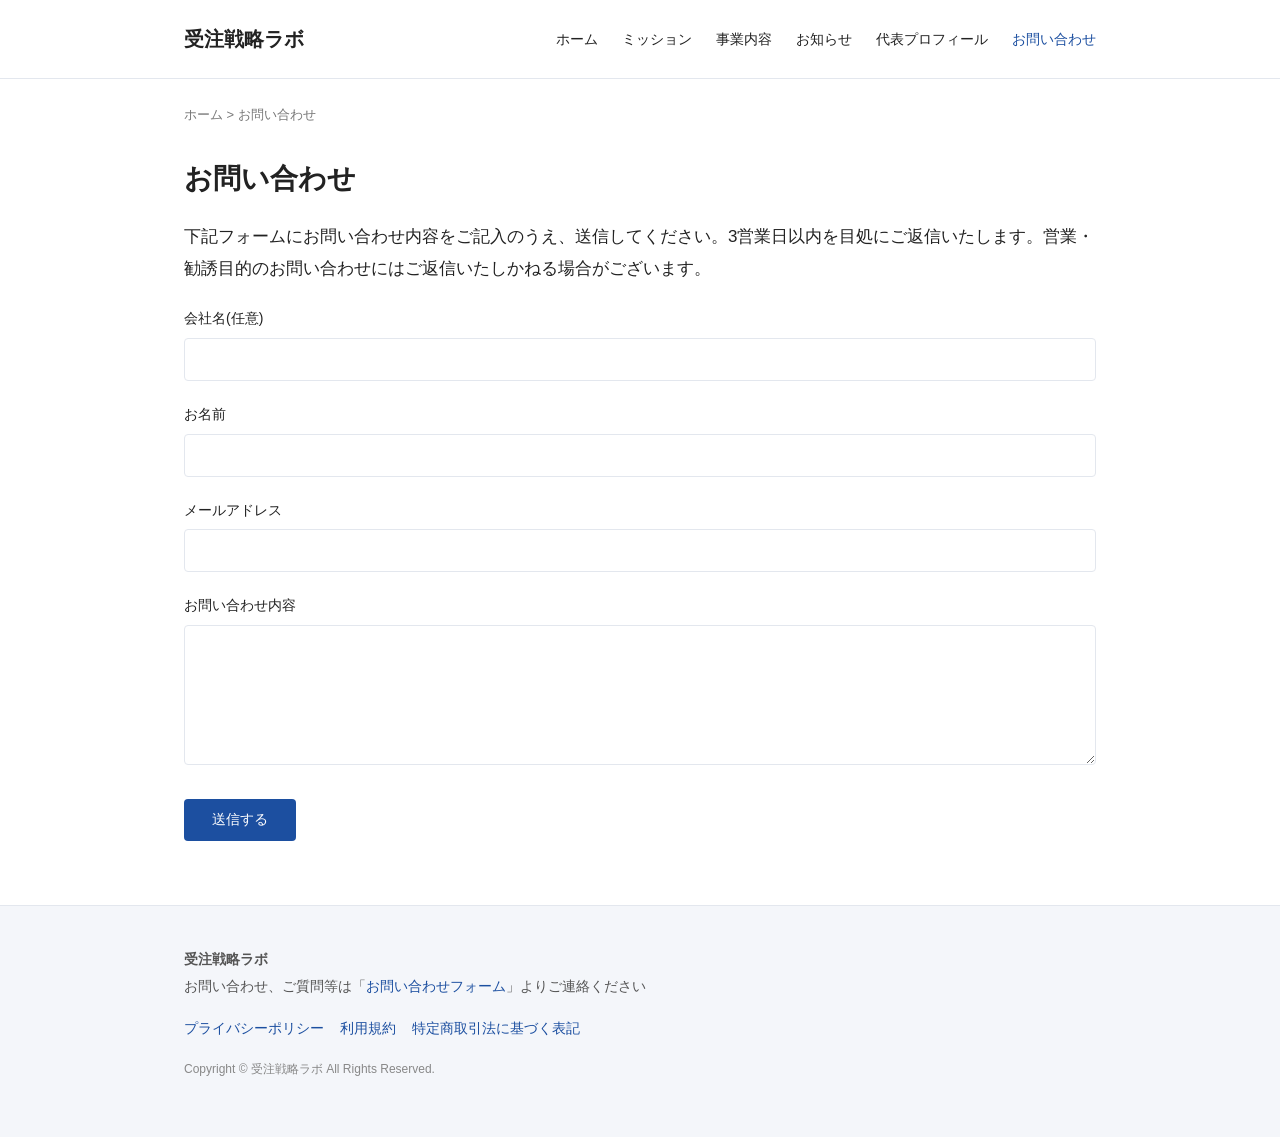
==== contact.html @ 92c790e2 "受注戦略ラボ HPを初回コミット Univerpay加盟店審査用の企業サイト（9ページ構成）。design.md/plan.mdは内部資料のため除外。  Co-Authored-By: Claude " ====
<!DOCTYPE html>
<html lang="ja">
<head>
<meta charset="UTF-8">
<meta name="viewport" content="width=device-width, initial-scale=1">
<title>お問い合わせ｜受注戦略ラボ</title>
<meta name="description" content="受注戦略ラボへのお問い合わせはこちらのフォームからご連絡ください。">
<link rel="stylesheet" href="style.css">
</head>
<body>

<header class="site-header">
  <div class="container">
    <div class="logo">受注戦略ラボ</div>
    <nav class="main-nav">
      <ul>
        <li><a href="index.html">ホーム</a></li>
        <li><a href="mission.html">ミッション</a></li>
        <li><a href="service.html">事業内容</a></li>
        <li><a href="news.html">お知らせ</a></li>
        <li><a href="profile.html">代表プロフィール</a></li>
        <li><a href="contact.html" class="active">お問い合わせ</a></li>
      </ul>
    </nav>
  </div>
</header>

<main>
  <div class="container">
    <p class="breadcrumb"><a href="index.html">ホーム</a> &gt; お問い合わせ</p>

    <h1>お問い合わせ</h1>
    <p class="lead">下記フォームにお問い合わせ内容をご記入のうえ、送信してください。3営業日以内を目処にご返信いたします。営業・勧誘目的のお問い合わせにはご返信いたしかねる場合がございます。</p>

    <form class="contact-form" action="mailto:sarujie77@gmail.com" method="post" enctype="text/plain">
      <label for="company">会社名(任意)</label>
      <input type="text" id="company" name="company">

      <label for="name">お名前</label>
      <input type="text" id="name" name="name" required>

      <label for="email">メールアドレス</label>
      <input type="email" id="email" name="email" required>

      <label for="message">お問い合わせ内容</label>
      <textarea id="message" name="message" required></textarea>

      <p style="margin-top:24px;">
        <button type="submit" class="btn" style="border:none;cursor:pointer;">送信する</button>
      </p>
    </form>
  </div>
</main>

<footer class="site-footer">
  <div class="container">
    <strong>受注戦略ラボ</strong>
    <p>お問い合わせ、ご質問等は「<a href="contact.html">お問い合わせフォーム</a>」よりご連絡ください</p>
    <ul class="footer-links">
      <li><a href="privacy.html">プライバシーポリシー</a></li>
      <li><a href="terms.html">利用規約</a></li>
      <li><a href="law.html">特定商取引法に基づく表記</a></li>
    </ul>
    <p class="copyright">Copyright &copy; 受注戦略ラボ All Rights Reserved.</p>
  </div>
</footer>

</body>
</html>
---- style.css ----
:root {
  --bg: #ffffff;
  --text: #222222;
  --accent: #1c4fa0;
  --sub-bg: #f4f6fa;
  --border: #e3e7ee;
  --max-width: 960px;
}

* { box-sizing: border-box; }

body {
  margin: 0;
  font-family: "Noto Sans JP", "Hiragino Sans", "Yu Gothic", sans-serif;
  color: var(--text);
  background: var(--bg);
  line-height: 1.9;
  font-size: 16px;
  overflow-wrap: break-word;
  word-break: normal;
}

img { max-width: 100%; display: block; }
a { color: var(--accent); text-decoration: none; }
a:hover { text-decoration: underline; }

.container {
  max-width: var(--max-width);
  margin: 0 auto;
  padding: 0 24px;
}

.site-header {
  border-bottom: 1px solid var(--border);
  padding: 20px 0;
}

.site-header .container {
  display: flex;
  justify-content: space-between;
  align-items: center;
  flex-wrap: wrap;
  gap: 16px;
}

.logo {
  font-size: 20px;
  font-weight: 700;
  color: var(--text);
}

.main-nav ul {
  list-style: none;
  display: flex;
  flex-wrap: wrap;
  gap: 24px;
  margin: 0;
  padding: 0;
}

.main-nav a {
  color: var(--text);
  font-size: 14px;
}

.main-nav a:hover,
.main-nav a.active {
  color: var(--accent);
}

main {
  min-height: 60vh;
}

.site-footer {
  margin-top: 64px;
  border-top: 1px solid var(--border);
  padding: 40px 0;
  background: var(--sub-bg);
  font-size: 14px;
  color: #555;
}

.footer-links {
  list-style: none;
  display: flex;
  flex-wrap: wrap;
  gap: 16px;
  padding: 0;
  margin: 16px 0;
}

.copyright { margin-top: 16px; font-size: 12px; color: #888; }

h1 { font-size: 28px; margin: 0 0 16px; }
h2 { font-size: 22px; margin: 48px 0 16px; }
h3 { font-size: 18px; margin: 32px 0 12px; }
p { margin: 0 0 16px; }

.breadcrumb {
  font-size: 13px;
  color: #777;
  margin: 24px 0;
}

.breadcrumb a { color: #777; }

.hero {
  background: linear-gradient(135deg, var(--accent), #123a7a);
  color: #fff;
  padding: 80px 0;
  text-align: center;
}

.hero h1 { font-size: 32px; color: #fff; }
.hero p { font-size: 16px; color: #eef2fa; max-width: 560px; margin: 0 auto 28px; }

.card-grid {
  display: grid;
  grid-template-columns: repeat(auto-fit, minmax(260px, 1fr));
  gap: 24px;
  margin: 32px 0;
}

.card {
  border: 1px solid var(--border);
  border-radius: 8px;
  padding: 24px;
  background: var(--sub-bg);
}

.card h3 { margin-top: 0; }
.card .meta { font-size: 13px; color: #888; margin-bottom: 12px; }

.btn {
  display: inline-block;
  background: var(--accent);
  color: #fff;
  padding: 12px 28px;
  border-radius: 4px;
  font-size: 14px;
}
.btn:hover { opacity: 0.9; text-decoration: none; }

.section {
  padding: 24px 0;
}

.lead {
  font-size: 17px;
}

blockquote.catch {
  border: none;
  margin: 32px 0;
  padding: 0;
  font-size: 22px;
  font-weight: 700;
  line-height: 1.7;
  color: var(--accent);
}

table.law-table {
  width: 100%;
  border-collapse: collapse;
  margin: 24px 0;
}
table.law-table th, table.law-table td {
  border: 1px solid var(--border);
  padding: 14px;
  text-align: left;
  font-size: 14px;
  vertical-align: top;
}
table.law-table th {
  background: var(--sub-bg);
  width: 220px;
  white-space: nowrap;
}

.contact-form label {
  display: block;
  font-size: 14px;
  margin: 20px 0 6px;
}
.contact-form input, .contact-form textarea {
  width: 100%;
  padding: 12px;
  border: 1px solid var(--border);
  border-radius: 4px;
  font-size: 15px;
  font-family: inherit;
}
.contact-form textarea { min-height: 140px; }

.legal-body h2 { font-size: 17px; margin: 32px 0 12px; }
.legal-body p { font-size: 15px; }

@media (max-width: 600px) {
  .site-header .container { flex-direction: column; align-items: flex-start; }
  .main-nav ul { gap: 12px 20px; }
  .hero { padding: 56px 0; }
  .hero h1 { font-size: 24px; }
  table.law-table, table.law-table tbody, table.law-table tr, table.law-table th, table.law-table td {
    display: block;
    width: 100%;
  }
  table.law-table th { border-bottom: none; padding-bottom: 4px; }
  table.law-table td { padding-top: 4px; margin-bottom: 12px; }
}
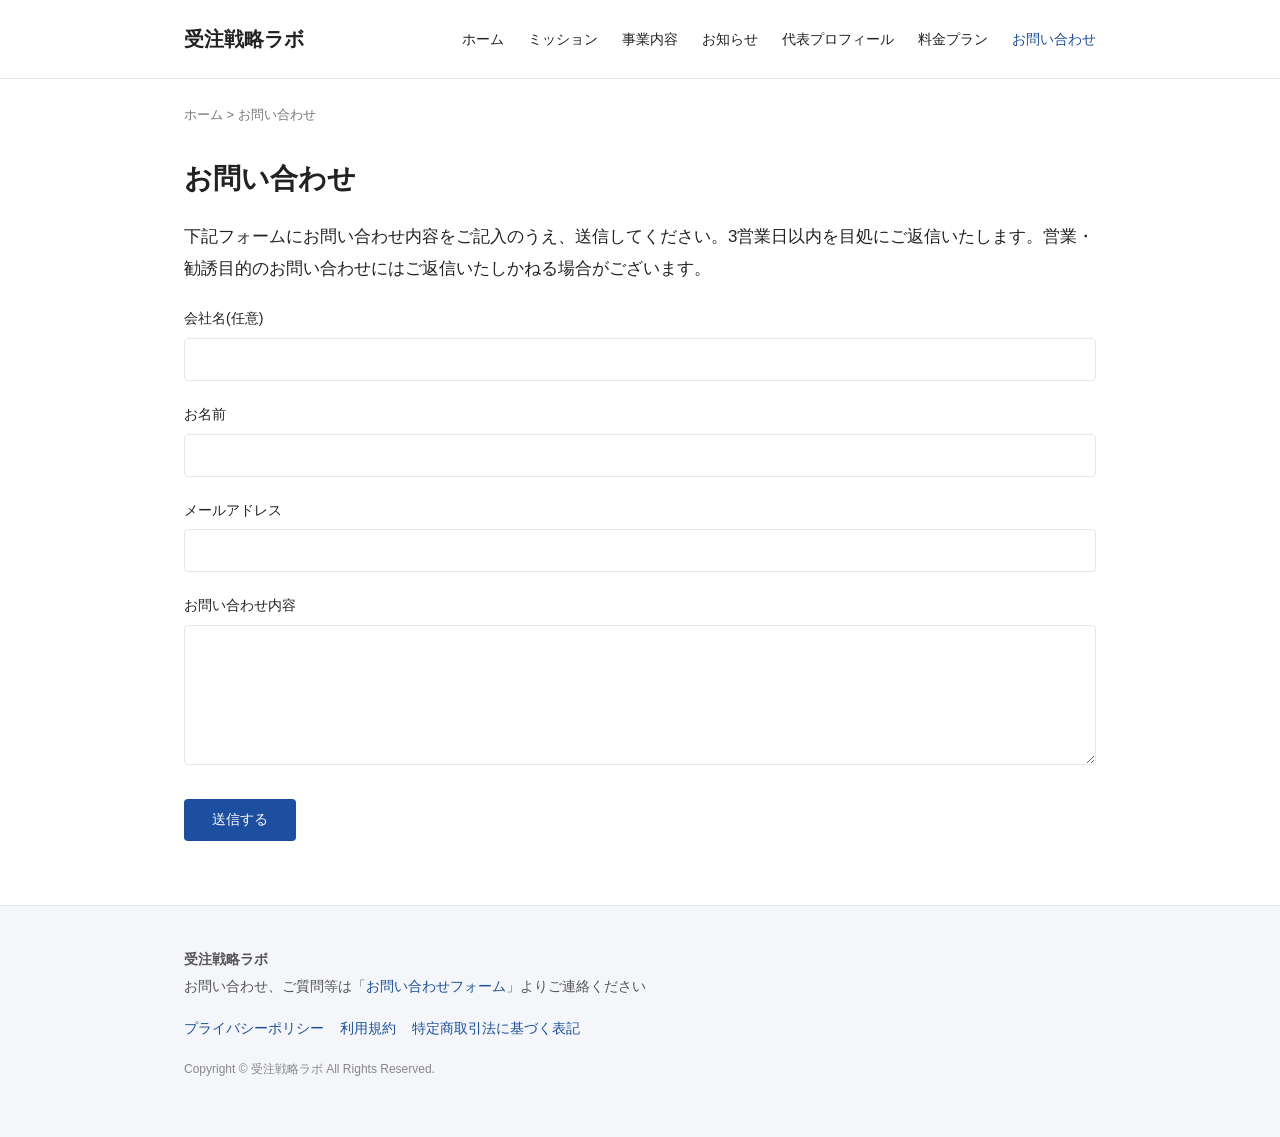
==== commit 64a2bf27: "料金プラン比較表・決済ページ追加と事業者向け表記・所在地の反映 - 4プラン（スタンダード/アドバンス/プレミアム/エグゼクティブ）のマトリクス比較表 plans.html を新設 - 各プランの申込" ====
--- a/contact.html
+++ b/contact.html
@@ -19,6 +19,7 @@
         <li><a href="service.html">事業内容</a></li>
         <li><a href="news.html">お知らせ</a></li>
         <li><a href="profile.html">代表プロフィール</a></li>
+        <li><a href="plans.html">料金プラン</a></li>
         <li><a href="contact.html" class="active">お問い合わせ</a></li>
       </ul>
     </nav>
--- a/style.css
+++ b/style.css
@@ -196,11 +196,276 @@
 .legal-body h2 { font-size: 17px; margin: 32px 0 12px; }
 .legal-body p { font-size: 15px; }
 
+.notice-box {
+  background: var(--sub-bg);
+  border: 1px solid var(--border);
+  border-radius: 8px;
+  padding: 20px 24px;
+  font-size: 15px;
+  margin: 24px 0 32px;
+}
+.notice-box p:last-child { margin-bottom: 0; }
+
+.plan-grid {
+  display: grid;
+  grid-template-columns: repeat(auto-fit, minmax(230px, 1fr));
+  gap: 20px;
+  margin: 32px 0;
+}
+
+.plan-card {
+  border: 1px solid var(--border);
+  border-radius: 8px;
+  padding: 24px;
+  background: #fff;
+  display: flex;
+  flex-direction: column;
+}
+.plan-card.plan-highlight {
+  border: 2px solid var(--accent);
+}
+
+.plan-name {
+  font-size: 18px;
+  font-weight: 700;
+  margin-bottom: 4px;
+}
+
+.plan-badge {
+  display: inline-block;
+  font-size: 12px;
+  background: var(--accent);
+  color: #fff;
+  padding: 2px 10px;
+  border-radius: 999px;
+  margin-bottom: 12px;
+}
+
+.plan-price {
+  font-size: 26px;
+  font-weight: 700;
+  color: var(--accent);
+  margin: 8px 0 2px;
+}
+.plan-price .unit { font-size: 13px; font-weight: 400; color: var(--text); }
+
+.plan-period {
+  font-size: 13px;
+  color: #666;
+  margin-bottom: 16px;
+}
+
+.plan-list {
+  font-size: 14px;
+  padding-left: 18px;
+  margin: 0 0 20px;
+  flex-grow: 1;
+}
+.plan-list li { margin-bottom: 8px; }
+
+.plan-card .btn {
+  text-align: center;
+}
+
+.scroll-hint {
+  display: none;
+  font-size: 12px;
+  color: #777;
+  margin: 24px 0 -20px;
+}
+
+.plan-matrix-wrap {
+  overflow-x: auto;
+  margin: 32px 0 12px;
+  -webkit-overflow-scrolling: touch;
+  border: 1px solid #b9c2ce;
+  border-radius: 8px;
+}
+
+table.plan-matrix {
+  --c-standard: #5b7593;
+  --c-advance: #2f7fc1;
+  --c-premium: #1c4fa0;
+  --c-executive: #1b2740;
+  --bg-standard: #f5f7fa;
+  --bg-advance: #edf5fc;
+  --bg-premium: #e4ecf9;
+  --bg-executive: #e9ebf1;
+  width: 100%;
+  min-width: 900px;
+  border-collapse: separate;
+  border-spacing: 0;
+  font-size: 14px;
+}
+
+table.plan-matrix th, table.plan-matrix td {
+  border-right: 1px solid #b9c2ce;
+  border-bottom: 1px solid #b9c2ce;
+  padding: 12px 10px;
+  text-align: center;
+  vertical-align: middle;
+  line-height: 1.6;
+}
+table.plan-matrix thead th:not(.row-label) {
+  border-right-color: rgba(255,255,255,0.45);
+}
+table.plan-matrix tr > *:last-child { border-right: none; }
+table.plan-matrix tbody tr:last-child > * { border-bottom: none; }
+
+table.plan-matrix .row-label {
+  text-align: left;
+  background: var(--sub-bg);
+  font-weight: 700;
+  white-space: normal;
+  width: 236px;
+  min-width: 236px;
+  max-width: 236px;
+  padding-left: 16px;
+  position: sticky;
+  left: 0;
+  z-index: 2;
+}
+table.plan-matrix .row-sub {
+  display: block;
+  font-size: 12px;
+  font-weight: 400;
+  color: #777;
+  line-height: 1.5;
+  margin-top: 2px;
+}
+
+table.plan-matrix th:not(.row-label),
+table.plan-matrix td:not(.row-label) {
+  min-width: 166px;
+}
+
+table.plan-matrix thead th {
+  color: #fff;
+  font-size: 14px;
+  font-weight: 700;
+  padding: 14px 10px;
+  white-space: nowrap;
+}
+table.plan-matrix thead th.row-label { background: var(--sub-bg); }
+table.plan-matrix thead th.col-standard { background: var(--c-standard); }
+table.plan-matrix thead th.col-advance { background: var(--c-advance); }
+table.plan-matrix thead th.col-premium { background: var(--c-premium); }
+table.plan-matrix thead th.col-executive { background: var(--c-executive); }
+
+table.plan-matrix thead .plan-badge {
+  display: block;
+  width: fit-content;
+  margin: 0 auto 6px;
+  background: #fff;
+  font-size: 11px;
+  padding: 1px 10px;
+}
+table.plan-matrix thead th.col-premium .plan-badge { color: var(--c-premium); }
+table.plan-matrix thead th.col-executive .plan-badge { color: var(--c-executive); }
+
+table.plan-matrix td.col-standard { background: var(--bg-standard); }
+table.plan-matrix td.col-advance { background: var(--bg-advance); }
+table.plan-matrix td.col-premium { background: var(--bg-premium); }
+table.plan-matrix td.col-executive { background: var(--bg-executive); }
+
+table.plan-matrix .price-row td {
+  font-size: 22px;
+  font-weight: 700;
+  padding: 16px 10px;
+}
+table.plan-matrix .price-row td.col-standard { color: var(--c-standard); }
+table.plan-matrix .price-row td.col-advance { color: var(--c-advance); }
+table.plan-matrix .price-row td.col-premium { color: var(--c-premium); }
+table.plan-matrix .price-row td.col-executive { color: var(--c-executive); }
+table.plan-matrix .price-row .price-unit {
+  display: block;
+  font-size: 12px;
+  font-weight: 400;
+  color: var(--text);
+}
+
+table.plan-matrix .mark-yes {
+  display: inline-flex;
+  width: 24px;
+  height: 24px;
+  border-radius: 50%;
+  align-items: center;
+  justify-content: center;
+  color: #fff;
+  font-size: 13px;
+  font-weight: 700;
+  line-height: 1;
+}
+table.plan-matrix td.col-standard .mark-yes { background: var(--c-standard); }
+table.plan-matrix td.col-advance .mark-yes { background: var(--c-advance); }
+table.plan-matrix td.col-premium .mark-yes { background: var(--c-premium); }
+table.plan-matrix td.col-executive .mark-yes { background: var(--c-executive); }
+
+table.plan-matrix .mark-no {
+  color: #aab2bf;
+  font-size: 20px;
+  font-weight: 700;
+  line-height: 1;
+}
+
+table.plan-matrix .cell-note {
+  display: block;
+  font-size: 12px;
+  color: #555;
+  margin-top: 4px;
+}
+
+table.plan-matrix .cell-strong {
+  font-weight: 700;
+}
+
+table.plan-matrix .apply-row td {
+  padding: 16px 10px;
+}
+table.plan-matrix .btn-sm {
+  padding: 9px 16px;
+  font-size: 13px;
+  white-space: nowrap;
+}
+table.plan-matrix td.col-standard .btn-sm { background: var(--c-standard); }
+table.plan-matrix td.col-advance .btn-sm { background: var(--c-advance); }
+table.plan-matrix td.col-premium .btn-sm { background: var(--c-premium); }
+table.plan-matrix td.col-executive .btn-sm { background: var(--c-executive); }
+
+.checkbox-field {
+  display: flex;
+  align-items: flex-start;
+  gap: 10px;
+  margin: 20px 0;
+  font-size: 14px;
+}
+.checkbox-field input[type="checkbox"] {
+  width: auto;
+  margin-top: 3px;
+  flex-shrink: 0;
+}
+
 @media (max-width: 600px) {
   .site-header .container { flex-direction: column; align-items: flex-start; }
   .main-nav ul { gap: 12px 20px; }
   .hero { padding: 56px 0; }
   .hero h1 { font-size: 24px; }
+  .scroll-hint { display: block; }
+  table.plan-matrix { min-width: 700px; }
+  table.plan-matrix .row-label {
+    width: 128px;
+    min-width: 128px;
+    max-width: 128px;
+    padding-left: 12px;
+    font-size: 13px;
+    line-height: 1.5;
+  }
+  table.plan-matrix .row-sub { font-size: 11px; }
+  table.plan-matrix .row-sub br { display: none; }
+  table.plan-matrix th:not(.row-label),
+  table.plan-matrix td:not(.row-label) { min-width: 143px; }
+  table.plan-matrix thead th { font-size: 13px; }
+  table.plan-matrix .price-row td { font-size: 19px; }
   table.law-table, table.law-table tbody, table.law-table tr, table.law-table th, table.law-table td {
     display: block;
     width: 100%;
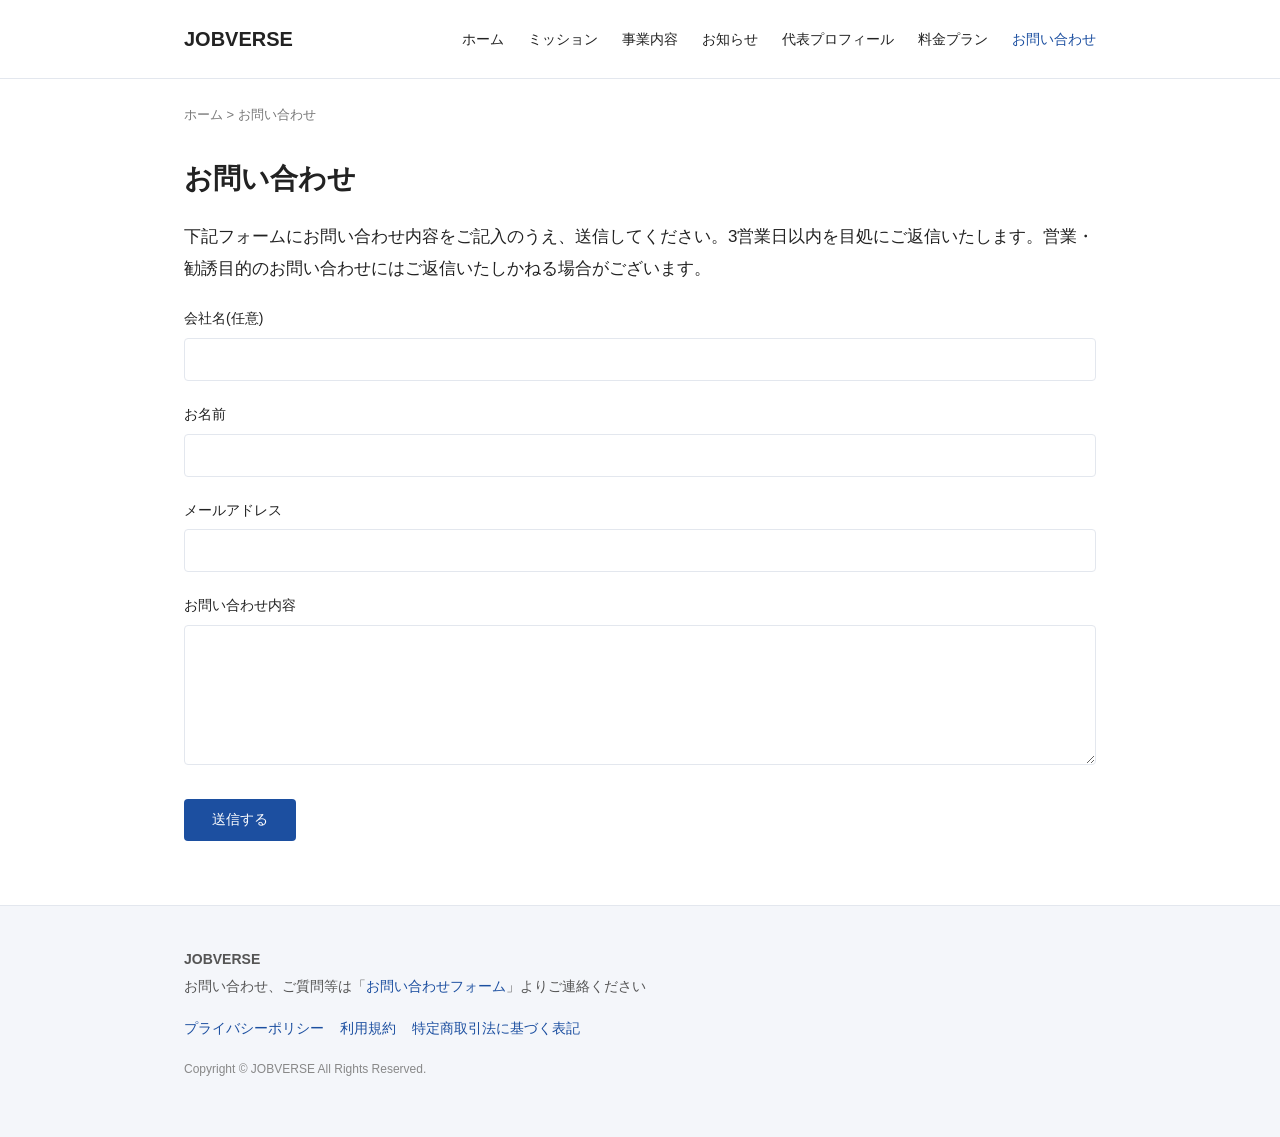
==== commit cac97d4b: "会社名を JOBVERSE に変更 Co-Authored-By: Claude Sonnet 5.5 <noreply@anthropic.com> Claude-Session: https://" ====
--- a/contact.html
+++ b/contact.html
@@ -3,15 +3,15 @@
 <head>
 <meta charset="UTF-8">
 <meta name="viewport" content="width=device-width, initial-scale=1">
-<title>お問い合わせ｜受注戦略ラボ</title>
-<meta name="description" content="受注戦略ラボへのお問い合わせはこちらのフォームからご連絡ください。">
+<title>お問い合わせ｜JOBVERSE</title>
+<meta name="description" content="JOBVERSEへのお問い合わせはこちらのフォームからご連絡ください。">
 <link rel="stylesheet" href="style.css">
 </head>
 <body>
 
 <header class="site-header">
   <div class="container">
-    <div class="logo">受注戦略ラボ</div>
+    <div class="logo">JOBVERSE</div>
     <nav class="main-nav">
       <ul>
         <li><a href="index.html">ホーム</a></li>
@@ -55,14 +55,14 @@
 
 <footer class="site-footer">
   <div class="container">
-    <strong>受注戦略ラボ</strong>
+    <strong>JOBVERSE</strong>
     <p>お問い合わせ、ご質問等は「<a href="contact.html">お問い合わせフォーム</a>」よりご連絡ください</p>
     <ul class="footer-links">
       <li><a href="privacy.html">プライバシーポリシー</a></li>
       <li><a href="terms.html">利用規約</a></li>
       <li><a href="law.html">特定商取引法に基づく表記</a></li>
     </ul>
-    <p class="copyright">Copyright &copy; 受注戦略ラボ All Rights Reserved.</p>
+    <p class="copyright">Copyright &copy; JOBVERSE All Rights Reserved.</p>
   </div>
 </footer>
 
